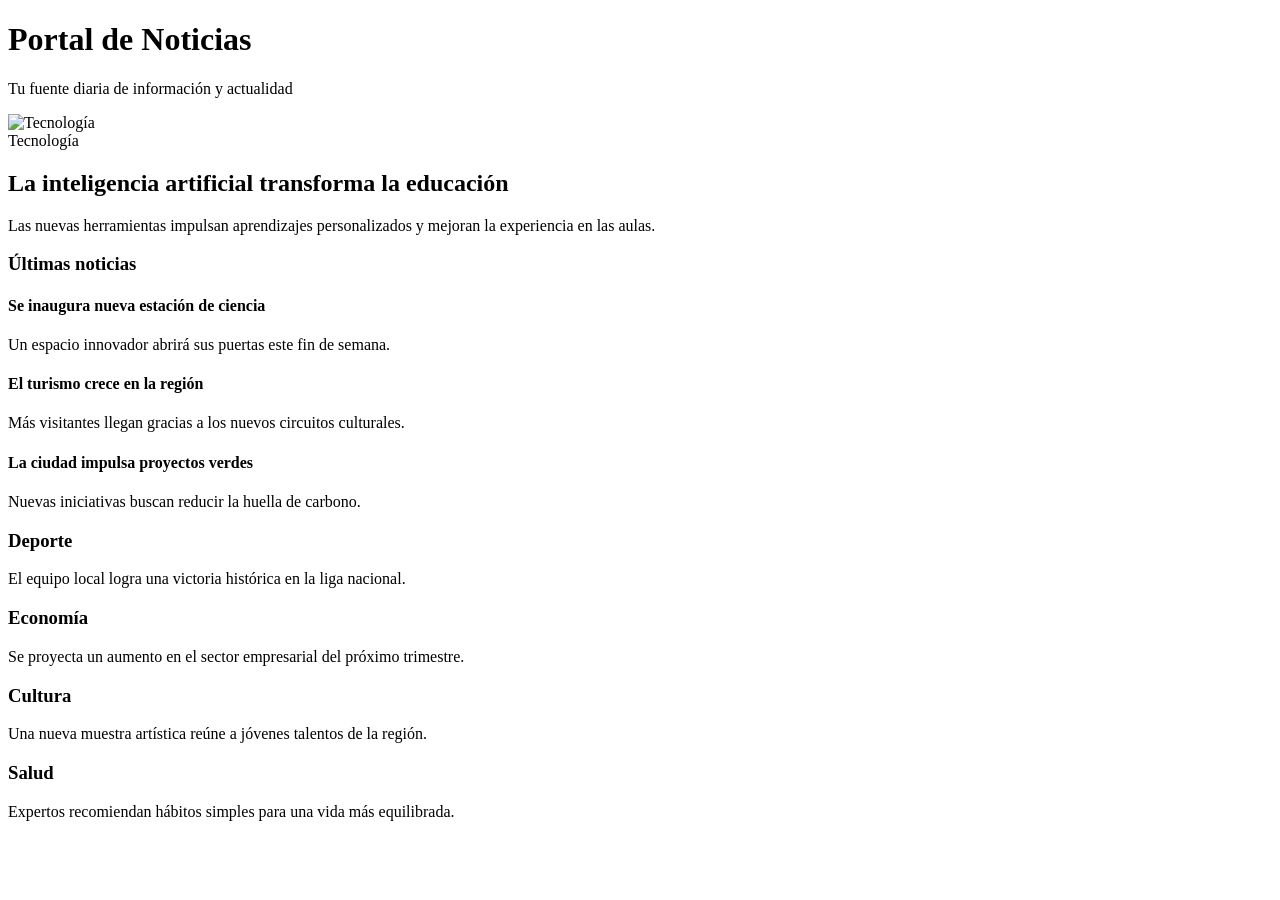
==== Segundo Parcial/Tareas/Tarea4/Portal.html @ a8c63660 "ahora si profe" ====
<!DOCTYPE html>
<html lang="es">
<head>
    <meta charset="UTF-8">
    <meta name="viewport" content="width=device-width, initial-scale=1.0">
    <title>Portal de noticias</title>
    <link rel="stylesheet" href="noticias.css">
</head>
<body>
    <div class="contenedor">
        <header class="encabezado">
            <h1>Portal de Noticias</h1>
            <p>Tu fuente diaria de información y actualidad</p>
        </header>

        <main class="grid-principal">
            <section class="destacada">
                <img src="https://images.unsplash.com/photo-1516321497487-e288fb19713f?auto=format&fit=crop&w=900&q=80" alt="Tecnología">
                <div class="contenido">
                    <span class="categoria">Tecnología</span>
                    <h2>La inteligencia artificial transforma la educación</h2>
                    <p>Las nuevas herramientas impulsan aprendizajes personalizados y mejoran la experiencia en las aulas.</p>
                </div>
            </section>

            <aside class="sidebar">
                <h3>Últimas noticias</h3>
                <article>
                    <h4>Se inaugura nueva estación de ciencia</h4>
                    <p>Un espacio innovador abrirá sus puertas este fin de semana.</p>
                </article>
                <article>
                    <h4>El turismo crece en la región</h4>
                    <p>Más visitantes llegan gracias a los nuevos circuitos culturales.</p>
                </article>
                <article>
                    <h4>La ciudad impulsa proyectos verdes</h4>
                    <p>Nuevas iniciativas buscan reducir la huella de carbono.</p>
                </article>
            </aside>

            <section class="noticias">
                <article class="card">
                    <h3>Deporte</h3>
                    <p>El equipo local logra una victoria histórica en la liga nacional.</p>
                </article>
                <article class="card">
                    <h3>Economía</h3>
                    <p>Se proyecta un aumento en el sector empresarial del próximo trimestre.</p>
                </article>
                <article class="card">
                    <h3>Cultura</h3>
                    <p>Una nueva muestra artística reúne a jóvenes talentos de la región.</p>
                </article>
                <article class="card">
                    <h3>Salud</h3>
                    <p>Expertos recomiendan hábitos simples para una vida más equilibrada.</p>
                </article>
            </section>
        </main>
    </div>
</body>
</html>
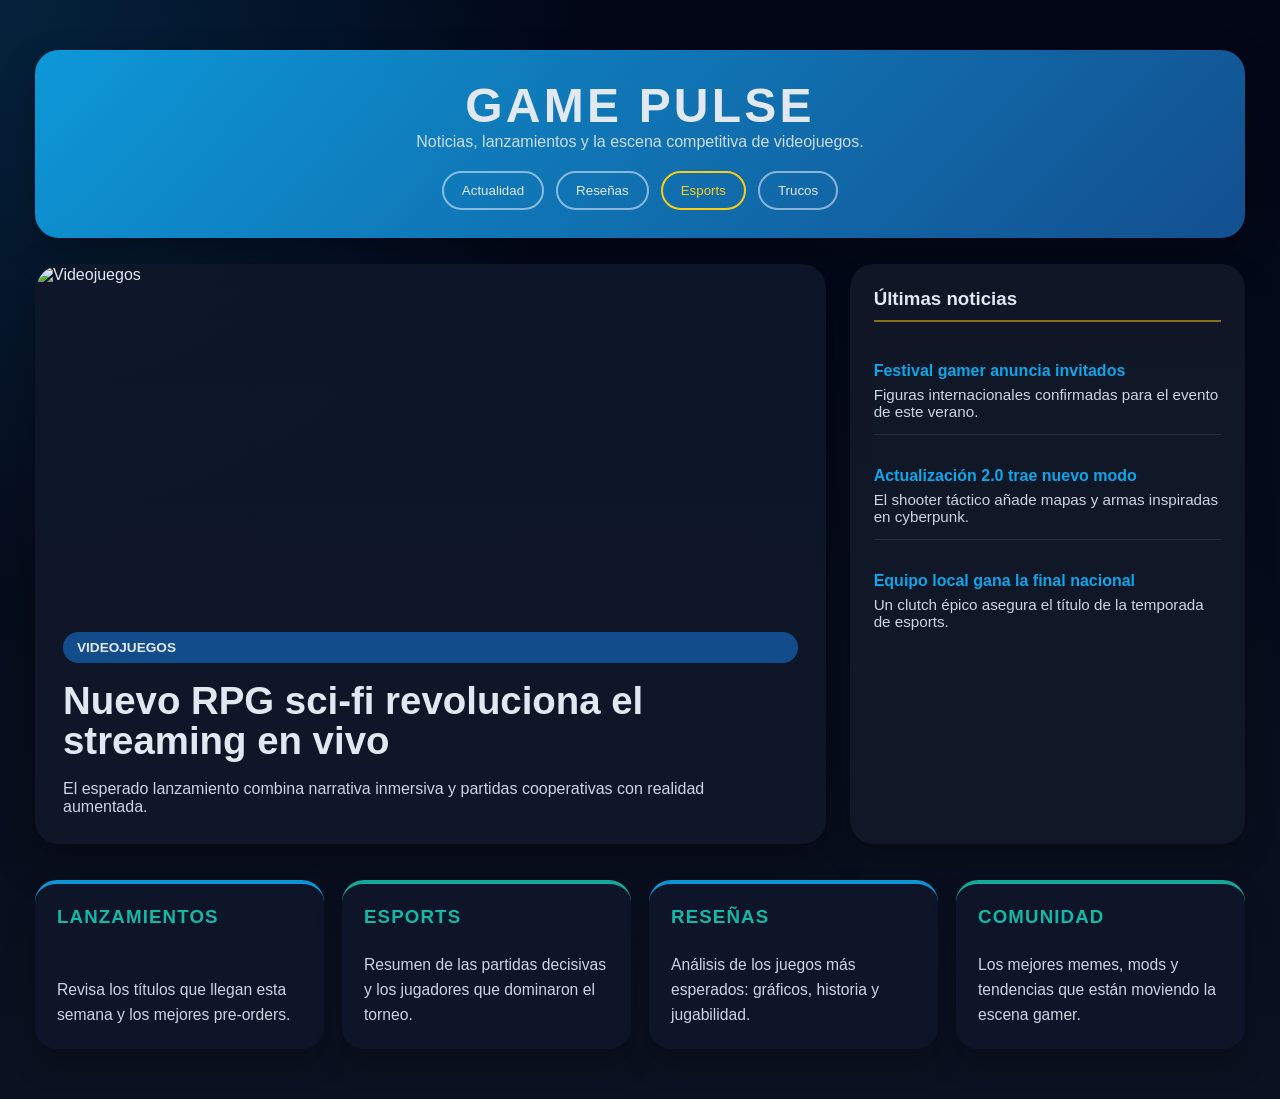
==== commit 8a3c02d0: "ahora si con lo que solicito profe" ====
--- a/Segundo Parcial/Tareas/Tarea4/Portal.html
+++ b/Segundo Parcial/Tareas/Tarea4/Portal.html
@@ -3,58 +3,66 @@
 <head>
     <meta charset="UTF-8">
     <meta name="viewport" content="width=device-width, initial-scale=1.0">
-    <title>Portal de noticias</title>
-    <link rel="stylesheet" href="noticias.css">
+    <title>Portal de noticias de videojuegos</title>
+    <link rel="stylesheet" href="Noticias.css">
 </head>
 <body>
     <div class="contenedor">
         <header class="encabezado">
-            <h1>Portal de Noticias</h1>
-            <p>Tu fuente diaria de información y actualidad</p>
+            <div class="encabezado-texto">
+                <h1>Game Pulse</h1>
+                <p>Noticias, lanzamientos y la escena competitiva de videojuegos.</p>
+            </div>
+            <nav class="nav-botones">
+                <button>Actualidad</button>
+                <button>Reseñas</button>
+                <button>Esports</button>
+                <button>Trucos</button>
+            </nav>
         </header>
 
         <main class="grid-principal">
             <section class="destacada">
-                <img src="https://images.unsplash.com/photo-1516321497487-e288fb19713f?auto=format&fit=crop&w=900&q=80" alt="Tecnología">
+                <img src="https://images.unsplash.com/photo-1511512578047-dfb367046420?auto=format&fit=crop&w=900&q=80" alt="Videojuegos">
                 <div class="contenido">
-                    <span class="categoria">Tecnología</span>
-                    <h2>La inteligencia artificial transforma la educación</h2>
-                    <p>Las nuevas herramientas impulsan aprendizajes personalizados y mejoran la experiencia en las aulas.</p>
+                    <span class="categoria">Videojuegos</span>
+                    <h2>Nuevo RPG sci-fi revoluciona el streaming en vivo</h2>
+                    <p>El esperado lanzamiento combina narrativa inmersiva y partidas cooperativas con realidad aumentada.</p>
                 </div>
             </section>
 
             <aside class="sidebar">
                 <h3>Últimas noticias</h3>
                 <article>
-                    <h4>Se inaugura nueva estación de ciencia</h4>
-                    <p>Un espacio innovador abrirá sus puertas este fin de semana.</p>
+                    <h4>Festival gamer anuncia invitados</h4>
+                    <p>Figuras internacionales confirmadas para el evento de este verano.</p>
                 </article>
                 <article>
-                    <h4>El turismo crece en la región</h4>
-                    <p>Más visitantes llegan gracias a los nuevos circuitos culturales.</p>
+                    <h4>Actualización 2.0 trae nuevo modo</h4>
+                    <p>El shooter táctico añade mapas y armas inspiradas en cyberpunk.</p>
                 </article>
                 <article>
-                    <h4>La ciudad impulsa proyectos verdes</h4>
-                    <p>Nuevas iniciativas buscan reducir la huella de carbono.</p>
+                    <h4>Equipo local gana la final nacional</h4>
+                    <p>Un clutch épico asegura el título de la temporada de esports.</p>
                 </article>
             </aside>
 
             <section class="noticias">
                 <article class="card">
-                    <h3>Deporte</h3>
-                    <p>El equipo local logra una victoria histórica en la liga nacional.</p>
+                    <h3>Lanzamientos</h3>
+                    <p>Revisa los títulos que llegan esta semana y los mejores pre-orders.</p>
                 </article>
                 <article class="card">
-                    <h3>Economía</h3>
-                    <p>Se proyecta un aumento en el sector empresarial del próximo trimestre.</p>
+                    <h3>Esports</h3>
+                    <p>Resumen de las partidas decisivas y los jugadores que dominaron el torneo.</p>
                 </article>
                 <article class="card">
-                    <h3>Cultura</h3>
-                    <p>Una nueva muestra artística reúne a jóvenes talentos de la región.</p>
+                    <h3>Reseñas</h3>
+                    <p>Análisis de los juegos más esperados: gráficos, historia y jugabilidad.</p>
                 </article>
                 <article class="card">
-                    <h3>Salud</h3>
-                    <p>Expertos recomiendan hábitos simples para una vida más equilibrada.</p>
+                    <h3>Comunidad</h3>
+                    <p>Los mejores memes, mods y tendencias que están moviendo la escena gamer.</p>
                 </article>
             </section>
         </main>
--- a/Segundo Parcial/Tareas/Tarea4/Noticias.css
+++ b/Segundo Parcial/Tareas/Tarea4/Noticias.css
@@ -0,0 +1,263 @@
+:root {
+    --fondo: #0f172a;
+    --primario: #0ea5e9;
+    --secundario: #14b8a6;
+    --acento: #facc15;
+    --claro: #e2e8f0;
+    --oscuro: #111827;
+    --card: #111827;
+}
+
+* {
+    box-sizing: border-box;
+    margin: 0;
+    padding: 0;
+}
+
+body {
+    font-family: 'Segoe UI', Arial, sans-serif;
+    background: radial-gradient(circle at top left, rgba(14, 165, 233, 0.18), transparent 35%),
+                linear-gradient(180deg, #020617 0%, #0b1120 100%);
+    color: var(--claro);
+    min-height: 100vh;
+}
+
+.contenedor {
+    max-width: 1250px;
+    margin: 30px auto;
+    padding: 20px;
+}
+
+.encabezado {
+    display: flex;
+    flex-direction: column;
+    align-items: center;
+    justify-content: center;
+    gap: 20px;
+    background: linear-gradient(135deg, rgba(14, 165, 233, 0.9), rgba(20, 83, 150, 0.95));
+    color: var(--claro);
+    padding: 28px;
+    border-radius: 24px;
+    box-shadow: 0 14px 35px rgba(0, 0, 0, 0.28);
+    margin-bottom: 26px;
+}
+
+.encabezado-texto {
+    text-align: center;
+}
+
+.encabezado h1 {
+    font-size: clamp(2rem, 4vw, 3rem);
+    letter-spacing: 0.2rem;
+    text-transform: uppercase;
+}
+
+.encabezado p {
+    font-size: 1rem;
+    opacity: 0.9;
+}
+
+.nav-botones {
+    display: flex;
+    flex-wrap: wrap;
+    justify-content: center;
+    gap: 12px;
+}
+
+.nav-botones button {
+    background: transparent;
+    color: var(--claro);
+    border: 2px solid rgba(234, 242, 255, 0.55);
+    padding: 10px 18px;
+    border-radius: 999px;
+    cursor: pointer;
+    transition: background 0.25s ease, transform 0.25s ease;
+}
+
+.nav-botones button:hover,
+.nav-botones button:focus-visible {
+    background: rgba(14, 165, 233, 0.2);
+    transform: translateY(-2px);
+}
+
+.nav-botones button:nth-child(3) {
+    border-color: var(--acento);
+    color: var(--acento);
+}
+
+.grid-principal {
+    display: grid;
+    grid-template-columns: 2fr 1fr;
+    gap: 24px;
+}
+/* La clase grid-principal organiza la noticia destacada y la barra lateral en un diseño de dos columnas, con la noticia destacada ocupando el doble de espacio que la barra lateral. */
+.destacada {
+    display: grid;
+    grid-template-columns: 1fr;
+    background: rgba(15, 23, 42, 0.92);
+    border-radius: 24px;
+    overflow: hidden;
+    box-shadow: 0 18px 40px rgba(0, 0, 0, 0.35);
+    transition: transform 0.35s ease, border-color 0.35s ease;
+    border: 2px solid transparent;
+}
+/* La clase destacada representa la noticia principal, con un diseño de una sola columna, fondo oscuro, bordes redondeados y una sombra para resaltar. Se aplica una transición suave para transformaciones y cambios de color de borde. */
+.destacada:hover {
+    transform: translateY(-5px);
+    border-color: rgba(14, 165, 233, 0.5);
+}
+
+.destacada img {
+    width: 100%;
+    height: 340px;
+    object-fit: cover;
+    display: block;
+}
+
+.contenido {
+    padding: 26px;
+    display: flex;
+    flex-direction: column;
+    gap: 18px;
+}
+
+.categoria {
+    display: inline-flex;
+    align-items: center;
+    gap: 8px;
+    background: rgba(20, 83, 150, 0.9);
+    color: var(--claro);
+    padding: 8px 14px;
+    border-radius: 999px;
+    font-size: 0.85rem;
+    font-weight: 700;
+    text-transform: uppercase;
+}
+
+.destacada h2 {
+    font-size: clamp(1.8rem, 3vw, 2.5rem);
+    line-height: 1.05;
+    color: var(--claro);
+}
+
+.destacada p {
+    color: #cbd5e1;
+    max-width: 720px;
+}
+
+.sidebar {
+    display: flex;
+    flex-direction: column;
+    gap: 18px;
+    background: rgba(17, 24, 39, 0.95);
+    padding: 24px;
+    border-radius: 24px;
+    box-shadow: 0 14px 30px rgba(0, 0, 0, 0.22);
+}
+
+.sidebar h3 {
+    margin-bottom: 8px;
+    color: var(--claro);
+    border-bottom: 2px solid rgba(250, 204, 21, 0.5);
+    padding-bottom: 10px;
+}
+
+.sidebar article {
+    display: flex;
+    flex-direction: column;
+    gap: 6px;
+    padding: 14px 0;
+    border-bottom: 1px solid rgba(148, 163, 184, 0.16);
+}
+
+.sidebar article:last-child {
+    border-bottom: none;
+}
+
+.sidebar article:hover {
+    transform: translateX(4px);
+    transition: transform 0.2s ease;
+}
+
+.sidebar h4 {
+    font-size: 1rem;
+    color: var(--primario);
+}
+
+.sidebar p {
+    color: #cbd5e1;
+    font-size: 0.95rem;
+}
+
+.noticias {
+    grid-column: 1 / -1;
+    display: grid;
+    grid-template-columns: repeat(4, minmax(0, 1fr));
+    gap: 18px;
+    margin-top: 12px;
+}
+/* La clase noticias se extiende a lo largo de toda la fila del grid principal, mostrando las noticias en un diseño de 4 columnas con un espacio de 18px entre ellas. */
+.card {
+    background: rgba(15, 23, 42, 0.95);
+    padding: 22px;
+    border-radius: 22px;
+    box-shadow: 0 16px 30px rgba(0, 0, 0, 0.2);
+    border-top: 4px solid transparent;
+    display: flex;
+    flex-direction: column;
+    justify-content: space-between;
+    gap: 16px;
+    transition: transform 0.3s ease, border-color 0.3s ease, background 0.3s ease;
+}
+
+.card:hover {
+    transform: translateY(-4px);
+    border-color: rgba(250, 204, 21, 0.9);
+    background: rgba(15, 23, 42, 1);
+}
+
+.card h3 {
+    color: var(--secundario);
+    margin-bottom: 8px;
+    text-transform: uppercase;
+    letter-spacing: 0.06em;
+}
+
+.card p {
+    color: #cbd5e1;
+    font-size: 0.98rem;
+    line-height: 1.6;
+}
+
+.card:nth-child(odd) {
+    border-top-color: rgba(14, 165, 233, 0.9);
+}
+
+.card:nth-child(even) {
+    border-top-color: rgba(20, 184, 166, 0.9);
+}
+
+@media (max-width: 1000px) {
+    .grid-principal {
+        grid-template-columns: 1fr;
+    }
+
+    .noticias {
+        grid-template-columns: repeat(2, minmax(0, 1fr));
+    }
+} /*grid-principal esta clase que contiene la noticia destacada y la barra lateral, cuando la pantalla es menor a 1000px, se cambia a una sola columna*/
+
+@media (max-width: 650px) {
+    .nav-botones {
+        gap: 10px;
+    }
+
+    .noticias {
+        grid-template-columns: 1fr;
+    }
+
+    .encabezado {
+        padding: 20px;
+    }
+}
+/* Cuando la pantalla es menor a 650px, los botones de navegación se ajustan con un gap más pequeño, las noticias se muestran en una sola columna y el padding del encabezado se reduce. */
